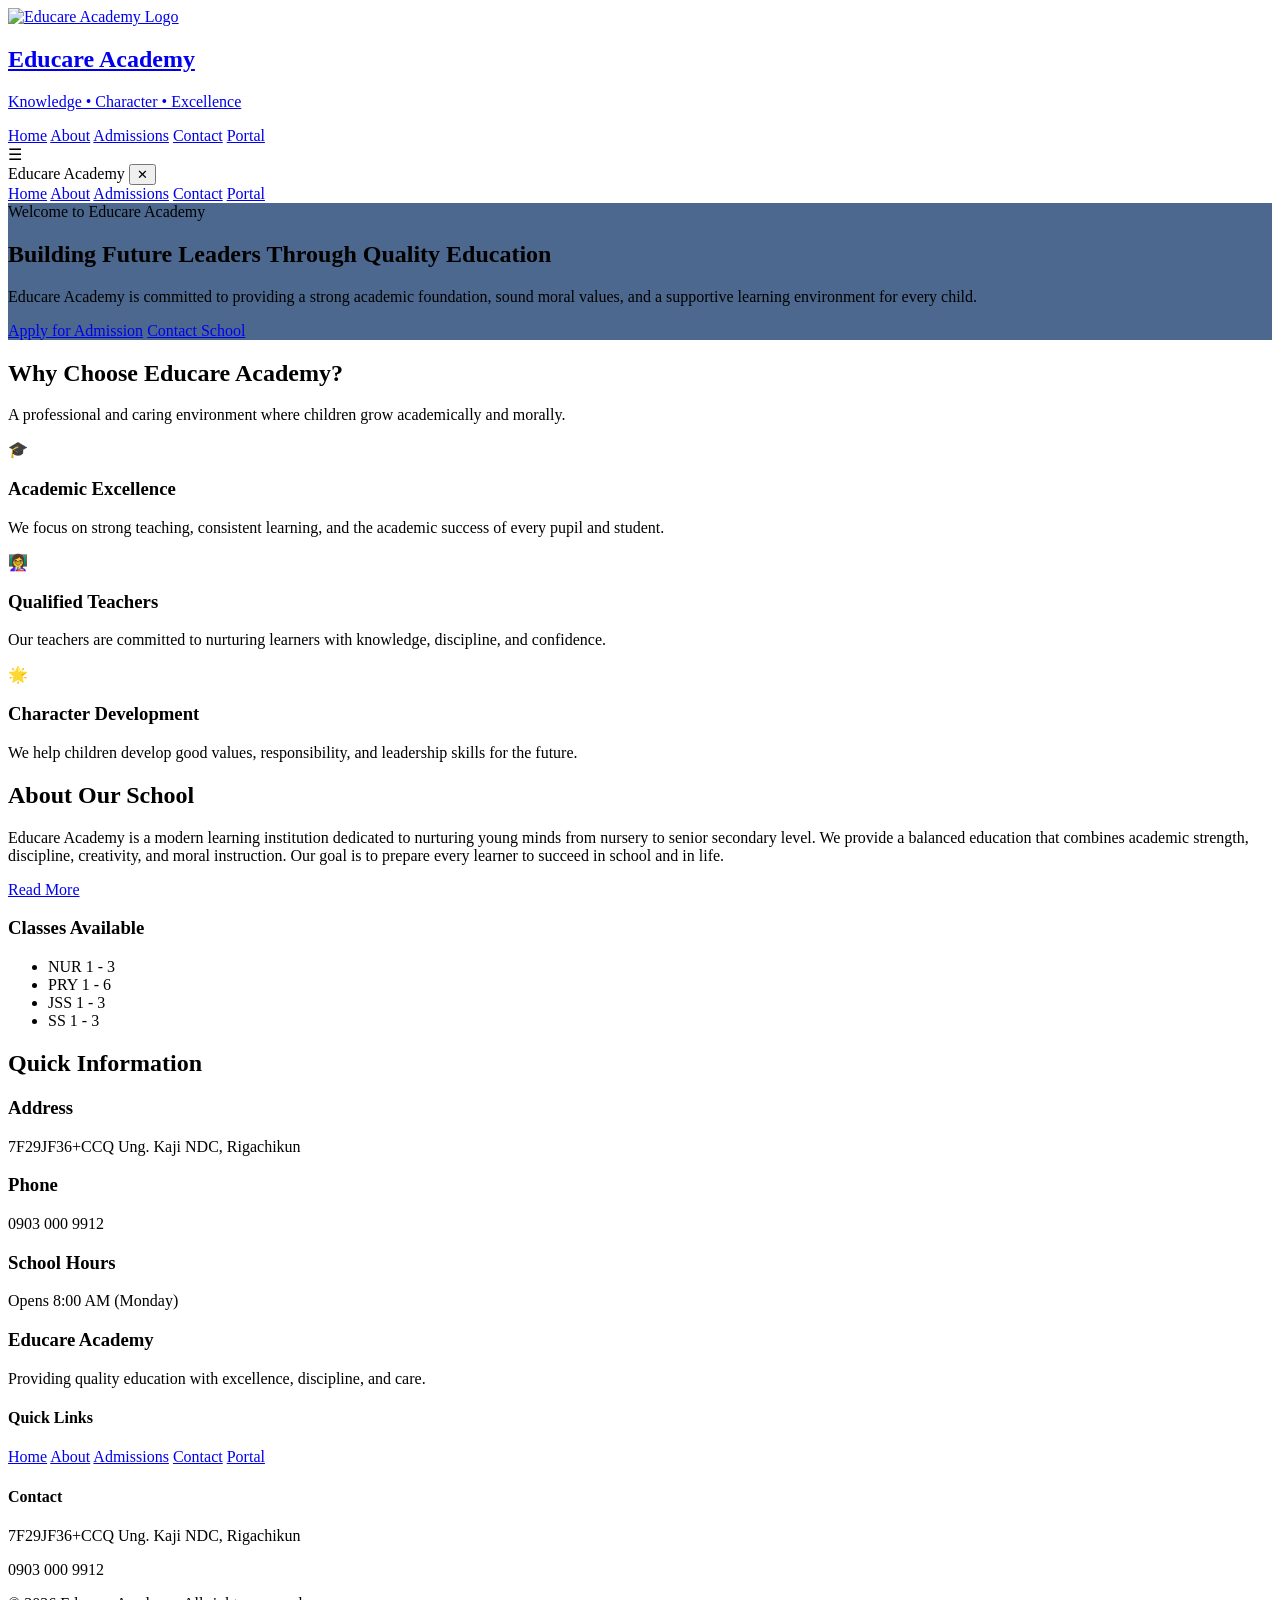
==== index.html @ 649999d1 "Create index.html first update" ====
<!DOCTYPE html>
<html lang="en">
<head>
  <meta charset="UTF-8" />
  <meta name="viewport" content="width=device-width, initial-scale=1.0" />
  <title>Educare Academy | Home</title>
  <link rel="stylesheet" href="style.css" />
</head>
<body>

  <header class="topbar">
    <div class="container nav-container">
      <a href="index.html" class="logo-wrap">
        <img src="educare logo.jpg" alt="Educare Academy Logo" class="logo-img" />
        <div class="logo-text">
          <h2>Educare Academy</h2>
          <p>Knowledge • Character • Excellence</p>
        </div>
      </a>

      <nav class="desktop-nav">
        <a href="index.html" class="active">Home</a>
        <a href="about.html">About</a>
        <a href="admissions.html">Admissions</a>
        <a href="contact.html">Contact</a>
        <a href="portal.html" class="portal-btn">Portal</a>
      </nav>

      <div class="menu-icon" onclick="openMenu()">☰</div>
    </div>
  </header>

  <div class="mobile-menu" id="mobileMenu">
    <div class="mobile-menu-head">
      <span>Educare Academy</span>
      <button onclick="closeMenu()">✕</button>
    </div>
    <a href="index.html" class="active">Home</a>
    <a href="about.html">About</a>
    <a href="admissions.html">Admissions</a>
    <a href="contact.html">Contact</a>
    <a href="portal.html" class="portal-btn mobile-portal">Portal</a>
  </div>

  <section class="hero" style="background: linear-gradient(rgba(0,40,95,0.7), rgba(0,40,95,0.7)), url('educare baground.jpg') center/cover no-repeat;">
    <div class="container hero-content">
      <span class="hero-badge">Welcome to Educare Academy</span>
      <h1>Building Future Leaders Through Quality Education</h1>
      <p>
        Educare Academy is committed to providing a strong academic foundation,
        sound moral values, and a supportive learning environment for every child.
      </p>
      <div class="hero-buttons">
        <a href="admissions.html" class="btn primary-btn">Apply for Admission</a>
        <a href="contact.html" class="btn secondary-btn">Contact School</a>
      </div>
    </div>
  </section>

  <section class="section">
    <div class="container">
      <div class="section-title">
        <h2>Why Choose Educare Academy?</h2>
        <p>A professional and caring environment where children grow academically and morally.</p>
      </div>

      <div class="card-grid three">
        <div class="info-card">
          <div class="icon-box">🎓</div>
          <h3>Academic Excellence</h3>
          <p>We focus on strong teaching, consistent learning, and the academic success of every pupil and student.</p>
        </div>

        <div class="info-card">
          <div class="icon-box">👩‍🏫</div>
          <h3>Qualified Teachers</h3>
          <p>Our teachers are committed to nurturing learners with knowledge, discipline, and confidence.</p>
        </div>

        <div class="info-card">
          <div class="icon-box">🌟</div>
          <h3>Character Development</h3>
          <p>We help children develop good values, responsibility, and leadership skills for the future.</p>
        </div>
      </div>
    </div>
  </section>

  <section class="section light-section">
    <div class="container">
      <div class="split-section">
        <div>
          <div class="section-title left">
            <h2>About Our School</h2>
          </div>
          <p class="text-block">
            Educare Academy is a modern learning institution dedicated to nurturing young minds from nursery to senior secondary level.
            We provide a balanced education that combines academic strength, discipline, creativity, and moral instruction.
            Our goal is to prepare every learner to succeed in school and in life.
          </p>
          <a href="about.html" class="btn primary-btn">Read More</a>
        </div>

        <div class="highlight-box">
          <h3>Classes Available</h3>
          <ul class="class-list">
            <li>NUR 1 - 3</li>
            <li>PRY 1 - 6</li>
            <li>JSS 1 - 3</li>
            <li>SS 1 - 3</li>
          </ul>
        </div>
      </div>
    </div>
  </section>

  <section class="section">
    <div class="container">
      <div class="section-title">
        <h2>Quick Information</h2>
      </div>

      <div class="card-grid three">
        <div class="mini-card">
          <h3>Address</h3>
          <p>7F29JF36+CCQ Ung. Kaji NDC, Rigachikun</p>
        </div>
        <div class="mini-card">
          <h3>Phone</h3>
          <p>0903 000 9912</p>
        </div>
        <div class="mini-card">
          <h3>School Hours</h3>
          <p>Opens 8:00 AM (Monday)</p>
        </div>
      </div>
    </div>
  </section>

  <footer class="footer">
    <div class="container footer-grid">
      <div>
        <h3>Educare Academy</h3>
        <p>Providing quality education with excellence, discipline, and care.</p>
      </div>
      <div>
        <h4>Quick Links</h4>
        <a href="index.html">Home</a>
        <a href="about.html">About</a>
        <a href="admissions.html">Admissions</a>
        <a href="contact.html">Contact</a>
        <a href="portal.html">Portal</a>
      </div>
      <div>
        <h4>Contact</h4>
        <p>7F29JF36+CCQ Ung. Kaji NDC, Rigachikun</p>
        <p>0903 000 9912</p>
      </div>
    </div>
    <div class="footer-bottom">
      <p>© 2026 Educare Academy. All rights reserved.</p>
    </div>
  </footer>

  <script>
    function openMenu() {
      document.getElementById("mobileMenu").style.right = "0";
    }

    function closeMenu() {
      document.getElementById("mobileMenu").style.right = "-100%";
    }
  </script>
</body>
</html>
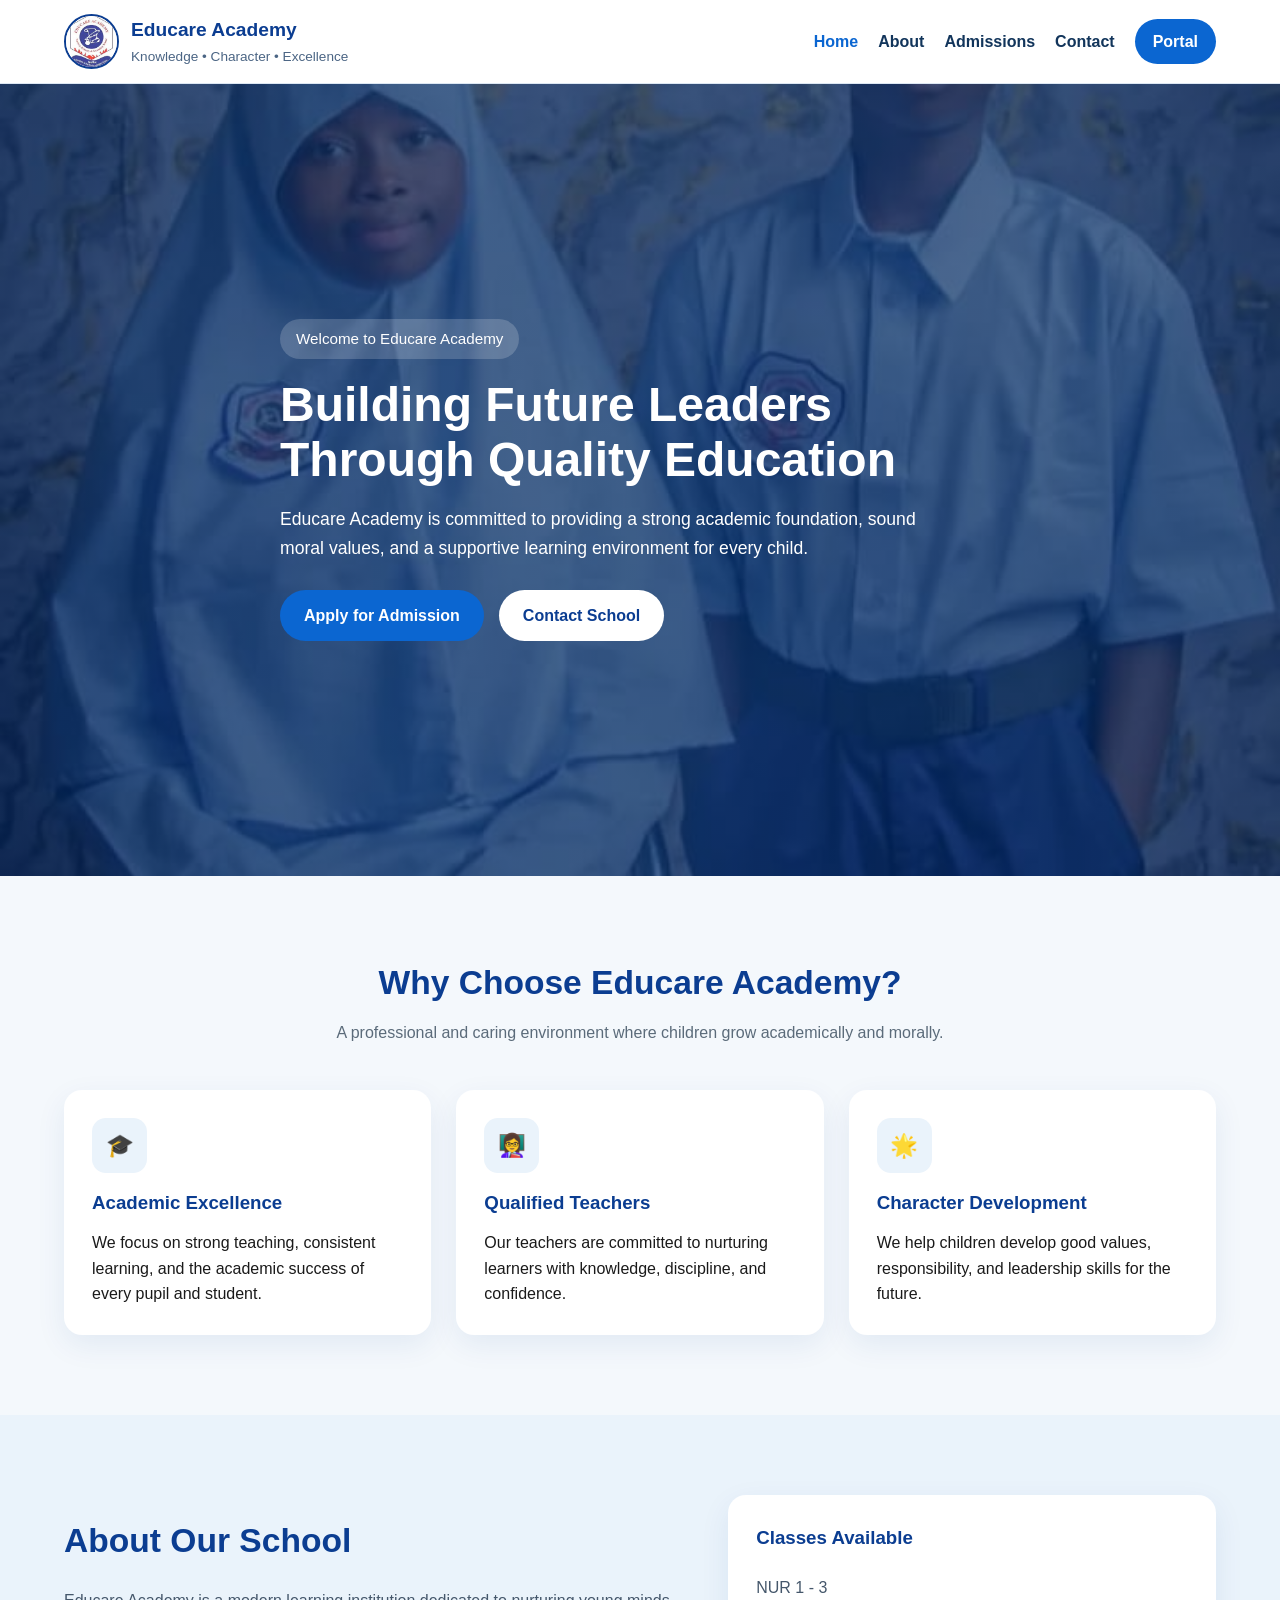
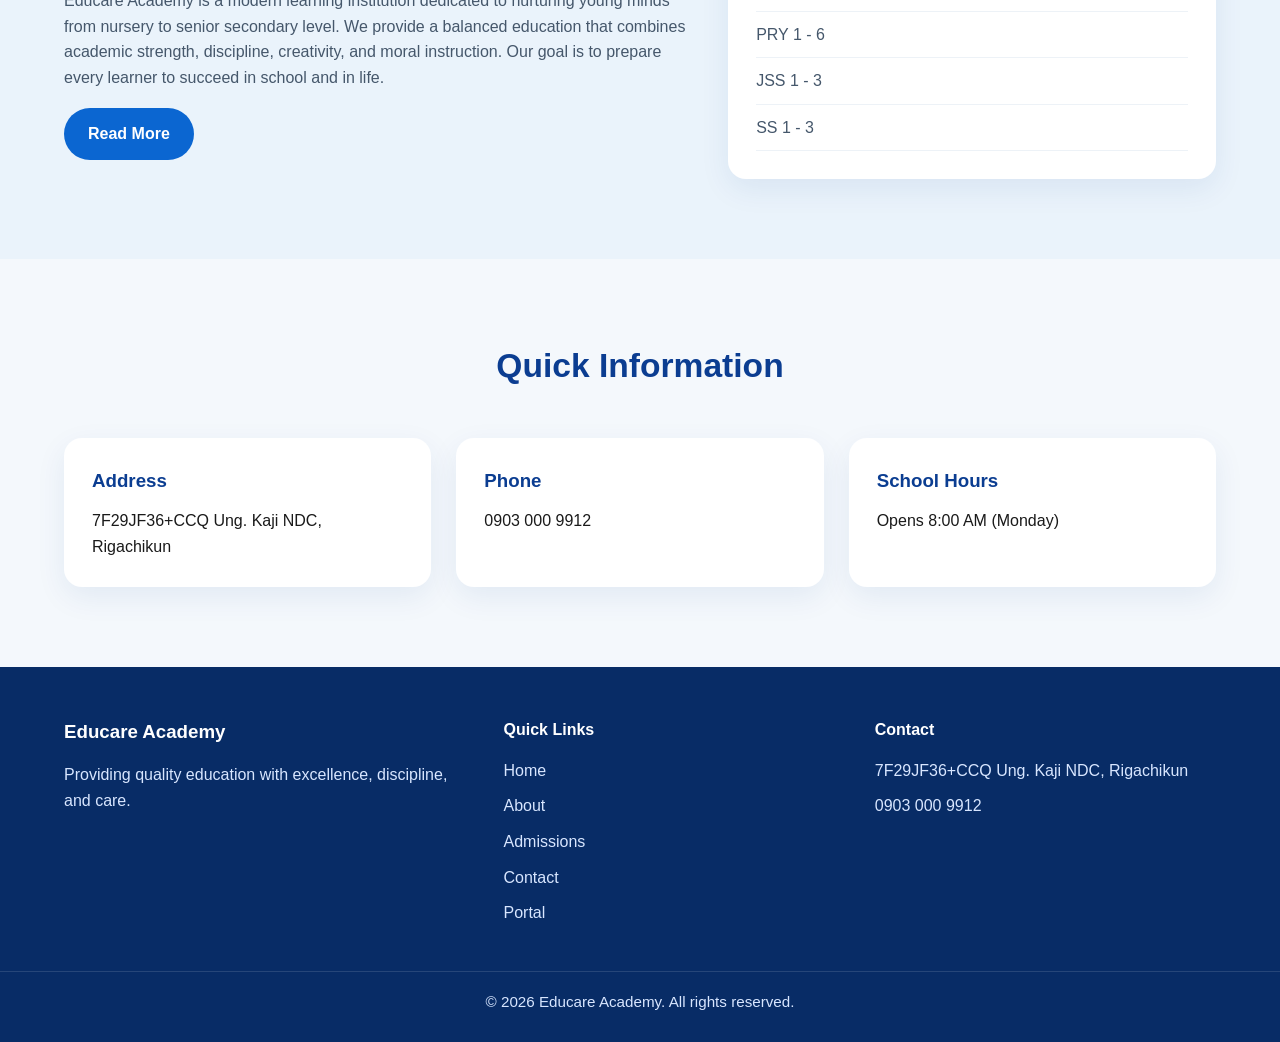
==== commit 9c550cc7: "Update index.html" ====
--- a/index.html
+++ b/index.html
@@ -42,7 +42,7 @@
     <a href="portal.html" class="portal-btn mobile-portal">Portal</a>
   </div>
 
-  <section class="hero" style="background: linear-gradient(rgba(0,40,95,0.7), rgba(0,40,95,0.7)), url('educare baground.jpg') center/cover no-repeat;">
+  <section class="hero" style="background: linear-gradient(rgba(0,40,95,0.7), rgba(0,40,95,0.7)), url('educare baground.jpeg') center/cover no-repeat;">
     <div class="container hero-content">
       <span class="hero-badge">Welcome to Educare Academy</span>
       <h1>Building Future Leaders Through Quality Education</h1>
--- a/style.css
+++ b/style.css
@@ -0,0 +1,451 @@
+* {
+  margin: 0;
+  padding: 0;
+  box-sizing: border-box;
+}
+
+body {
+  font-family: Arial, Helvetica, sans-serif;
+  background: #f4f8fc;
+  color: #1a1a1a;
+  line-height: 1.6;
+}
+
+a {
+  text-decoration: none;
+}
+
+.container {
+  width: 90%;
+  max-width: 1200px;
+  margin: auto;
+}
+
+.topbar {
+  background: #ffffff;
+  border-bottom: 1px solid #dce7f3;
+  position: sticky;
+  top: 0;
+  z-index: 1000;
+}
+
+.nav-container {
+  display: flex;
+  align-items: center;
+  justify-content: space-between;
+  padding: 14px 0;
+}
+
+.logo-wrap {
+  display: flex;
+  align-items: center;
+  gap: 12px;
+  color: #0b3d91;
+}
+
+.logo-img {
+  width: 55px;
+  height: 55px;
+  border-radius: 50%;
+  object-fit: cover;
+  background: #fff;
+  border: 2px solid #0b3d91;
+}
+
+.logo-text h2 {
+  font-size: 1.2rem;
+  font-weight: 800;
+}
+
+.logo-text p {
+  font-size: 0.85rem;
+  color: #4b6584;
+}
+
+.desktop-nav {
+  display: flex;
+  align-items: center;
+  gap: 20px;
+}
+
+.desktop-nav a {
+  color: #12355b;
+  font-weight: 600;
+  transition: 0.3s;
+}
+
+.desktop-nav a:hover,
+.desktop-nav a.active {
+  color: #0b66d1;
+}
+
+.portal-btn {
+  background: #0b66d1;
+  color: #fff !important;
+  padding: 10px 18px;
+  border-radius: 30px;
+}
+
+.portal-btn:hover {
+  background: #084ea4;
+}
+
+.menu-icon {
+  display: none;
+  font-size: 28px;
+  color: #0b3d91;
+  cursor: pointer;
+}
+
+.mobile-menu {
+  position: fixed;
+  top: 0;
+  right: -100%;
+  width: 280px;
+  height: 100vh;
+  background: #ffffff;
+  box-shadow: -4px 0 20px rgba(0, 0, 0, 0.15);
+  padding: 24px 20px;
+  z-index: 2000;
+  transition: 0.4s;
+}
+
+.mobile-menu-head {
+  display: flex;
+  justify-content: space-between;
+  align-items: center;
+  margin-bottom: 30px;
+  color: #0b3d91;
+  font-weight: bold;
+}
+
+.mobile-menu-head button {
+  background: none;
+  border: none;
+  font-size: 24px;
+  cursor: pointer;
+  color: #0b3d91;
+}
+
+.mobile-menu a {
+  display: block;
+  color: #12355b;
+  padding: 12px 0;
+  font-weight: 600;
+  border-bottom: 1px solid #edf2f7;
+}
+
+.mobile-menu a.active {
+  color: #0b66d1;
+}
+
+.mobile-portal {
+  text-align: center;
+  margin-top: 18px;
+}
+
+.hero {
+  min-height: 88vh;
+  display: flex;
+  align-items: center;
+  color: #fff;
+}
+
+.hero-content {
+  max-width: 720px;
+  padding: 80px 0;
+}
+
+.hero-badge {
+  display: inline-block;
+  background: rgba(255,255,255,0.18);
+  padding: 8px 16px;
+  border-radius: 30px;
+  margin-bottom: 18px;
+  font-size: 0.95rem;
+}
+
+.hero h1 {
+  font-size: 3rem;
+  line-height: 1.15;
+  margin-bottom: 18px;
+}
+
+.hero p {
+  font-size: 1.1rem;
+  margin-bottom: 28px;
+  max-width: 650px;
+}
+
+.hero-buttons {
+  display: flex;
+  gap: 15px;
+  flex-wrap: wrap;
+}
+
+.btn {
+  display: inline-block;
+  padding: 13px 24px;
+  border-radius: 40px;
+  font-weight: 700;
+  transition: 0.3s;
+}
+
+.primary-btn {
+  background: #0b66d1;
+  color: #fff;
+}
+
+.primary-btn:hover {
+  background: #084ea4;
+}
+
+.secondary-btn {
+  background: #ffffff;
+  color: #0b3d91;
+}
+
+.secondary-btn:hover {
+  background: #e6eef8;
+}
+
+.page-banner {
+  background: linear-gradient(135deg, #0b3d91, #0b66d1);
+  color: #fff;
+  text-align: center;
+  padding: 70px 0;
+}
+
+.page-banner h1 {
+  font-size: 2.4rem;
+  margin-bottom: 10px;
+}
+
+.section {
+  padding: 80px 0;
+}
+
+.light-section {
+  background: #eaf3fb;
+}
+
+.section-title {
+  text-align: center;
+  margin-bottom: 45px;
+}
+
+.section-title.left {
+  text-align: left;
+  margin-bottom: 20px;
+}
+
+.section-title h2 {
+  font-size: 2.1rem;
+  color: #0b3d91;
+  margin-bottom: 10px;
+}
+
+.section-title p {
+  color: #5b6b7a;
+  max-width: 700px;
+  margin: auto;
+}
+
+.card-grid {
+  display: grid;
+  gap: 25px;
+}
+
+.card-grid.two {
+  grid-template-columns: repeat(2, 1fr);
+}
+
+.card-grid.three {
+  grid-template-columns: repeat(3, 1fr);
+}
+
+.card-grid.four {
+  grid-template-columns: repeat(4, 1fr);
+}
+
+.info-card,
+.mini-card,
+.highlight-box,
+.contact-form-wrap,
+.portal-box {
+  background: #fff;
+  border-radius: 18px;
+  padding: 28px;
+  box-shadow: 0 10px 30px rgba(11, 61, 145, 0.08);
+}
+
+.info-card h3,
+.mini-card h3,
+.highlight-box h3,
+.contact-form-wrap h2,
+.portal-box h2 {
+  color: #0b3d91;
+  margin-bottom: 12px;
+}
+
+.icon-box {
+  width: 55px;
+  height: 55px;
+  border-radius: 14px;
+  background: #eaf3fb;
+  color: #0b3d91;
+  display: flex;
+  align-items: center;
+  justify-content: center;
+  font-size: 1.4rem;
+  font-weight: bold;
+  margin-bottom: 15px;
+}
+
+.split-section {
+  display: grid;
+  grid-template-columns: 1.3fr 1fr;
+  gap: 30px;
+  align-items: center;
+}
+
+.text-block {
+  margin-bottom: 18px;
+  color: #45576b;
+}
+
+.class-list,
+.admission-list {
+  list-style: none;
+  padding-left: 0;
+}
+
+.class-list li,
+.admission-list li {
+  padding: 10px 0;
+  border-bottom: 1px solid #edf2f7;
+  color: #45576b;
+}
+
+.motto-text {
+  font-size: 1.3rem;
+  font-weight: 700;
+  color: #0b66d1;
+}
+
+.contact-form input,
+.contact-form textarea {
+  width: 100%;
+  padding: 14px 15px;
+  margin-bottom: 15px;
+  border: 1px solid #d7e3f0;
+  border-radius: 12px;
+  outline: none;
+  font-size: 1rem;
+}
+
+.contact-form input:focus,
+.contact-form textarea:focus {
+  border-color: #0b66d1;
+}
+
+.portal-box {
+  text-align: center;
+}
+
+.portal-box p {
+  max-width: 760px;
+  margin: 0 auto 25px;
+  color: #4a5a6a;
+}
+
+.portal-cards {
+  margin-bottom: 28px;
+}
+
+.footer {
+  background: #082c66;
+  color: #fff;
+  padding-top: 50px;
+}
+
+.footer-grid {
+  display: grid;
+  grid-template-columns: 1.2fr 1fr 1fr;
+  gap: 30px;
+  padding-bottom: 35px;
+}
+
+.footer h3,
+.footer h4 {
+  margin-bottom: 15px;
+}
+
+.footer a,
+.footer p {
+  display: block;
+  color: #d8e6ff;
+  margin-bottom: 10px;
+}
+
+.footer-bottom {
+  text-align: center;
+  border-top: 1px solid rgba(255,255,255,0.12);
+  padding: 18px 0;
+  font-size: 0.95rem;
+  color: #d8e6ff;
+}
+
+@media (max-width: 992px) {
+  .card-grid.three,
+  .card-grid.four,
+  .card-grid.two,
+  .split-section,
+  .footer-grid {
+    grid-template-columns: 1fr;
+  }
+
+  .hero h1 {
+    font-size: 2.3rem;
+  }
+}
+
+@media (max-width: 768px) {
+  .desktop-nav {
+    display: none;
+  }
+
+  .menu-icon {
+    display: block;
+  }
+
+  .hero {
+    min-height: 78vh;
+  }
+
+  .hero-content {
+    text-align: center;
+    margin: auto;
+  }
+
+  .hero h1 {
+    font-size: 2rem;
+  }
+
+  .hero-buttons {
+    justify-content: center;
+  }
+
+  .section {
+    padding: 60px 0;
+  }
+
+  .page-banner h1,
+  .section-title h2 {
+    font-size: 1.8rem;
+  }
+
+  .logo-text p {
+    display: none;
+  }
+}
